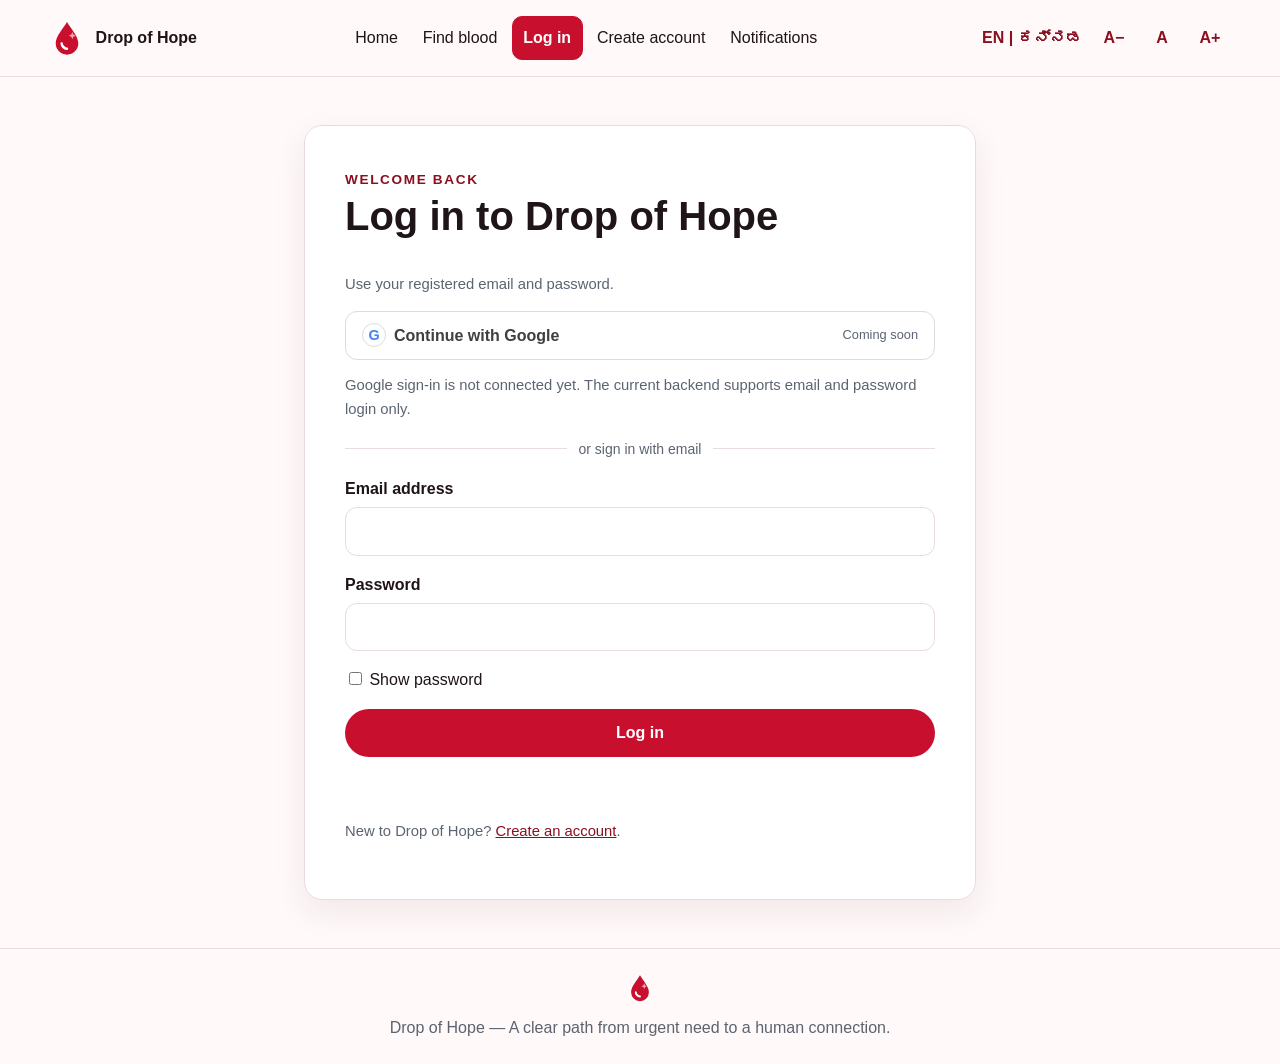
==== frontend/login.html @ d50c6f0a "Replace old project with complete updated version" ====
<!doctype html>
<html lang="en">
  <head>
    <meta charset="utf-8">
    <meta name="viewport" content="width=device-width, initial-scale=1">
    <meta name="theme-color" content="#c8102e">
    <title>Log in | Drop of Hope</title>
    <link rel="icon" href="./assets/favicon.svg" type="image/svg+xml">
    <link rel="stylesheet" href="./css/theme.css">
    <link rel="stylesheet" href="./css/components.css">
    <link rel="stylesheet" href="./css/pages.css">
  </head>
  <body>
    <main class="auth-shell" data-page="login">
      <section class="card auth-card" aria-labelledby="login-title">
        <span class="eyebrow">Welcome back</span>
        <h1 id="login-title">Log in to Drop of Hope</h1>
        <p class="muted">Use your registered email and password.</p>
        <button class="button button--google" type="button" disabled aria-describedby="google-login-note">
          <span class="google-mark" aria-hidden="true">G</span>
          Continue with Google
          <span class="coming-soon">Coming soon</span>
        </button>
        <p id="google-login-note" class="form-hint">Google sign-in is not connected yet. The current backend supports email and password login only.</p>
        <div class="auth-divider" aria-hidden="true"><span>or sign in with email</span></div>
        <form id="login-form" data-login-form novalidate>
          <div class="stack">
            <label class="form-field" for="email">Email address
              <input id="email" name="email" type="email" autocomplete="username" maxlength="255" required>
            </label>
            <label class="form-field" for="password">Password
              <input id="password" name="password" type="password" autocomplete="current-password" minlength="8" required>
            </label>
            <label><input id="show-password" type="checkbox"> Show password</label>
            <button class="button button--primary" type="submit">Log in</button>
            <p id="form-message" role="status" aria-live="polite"></p>
          </div>
        </form>
        <p class="muted">New to Drop of Hope? <a href="./register.html">Create an account</a>.</p>
      </section>
    </main>
    <script type="module" src="./js/layout.js"></script>
    <script type="module" src="./js/login.js"></script>
  </body>
</html>
---- frontend/css/theme.css ----
:root {
  color-scheme: light;
  --brand: #c8102e;
  --brand-deep: #8b0f1f;
  --ink: #1f1417;
  --rose-tint: #fbedee;
  --blush: #f4a3ae;
  --urgent: #e8590c;
  --success: #2e7d5b;
  --amber: #8a5700;
  --amber-bg: #fff4d6;
  --slate: #5b6470;
  --surface: #fff;
  --page: #fff9f9;
  --border: #eadbdd;
  --shadow-card: 0 12px 32px rgb(87 27 39 / 8%);
  --radius-card: 18px;
  --radius-control: 12px;
  --font-body: 'Inter', 'Noto Sans Kannada', sans-serif;
  --font-heading: 'Poppins', 'Noto Sans Kannada', sans-serif;
  --text-scale: 1;
  --space-1: 0.5rem;
  --space-2: 1rem;
  --space-3: 1.5rem;
  --space-4: 2rem;
  --space-5: 3rem;
  font-size: calc(100% * var(--text-scale));
}

:lang(kn) {
  font-family: 'Noto Sans Kannada', var(--font-body);
}

* {
  box-sizing: border-box;
}

body {
  margin: 0;
  min-width: 320px;
  background: var(--page);
  color: var(--ink);
  font-family: var(--font-body);
  font-size: 1rem;
  line-height: 1.6;
}

h1,
h2,
h3,
h4 {
  color: var(--ink);
  font-family: var(--font-heading);
  font-weight: 600;
  line-height: 1.2;
}

h1 {
  font-size: clamp(2rem, 5vw, 3.75rem);
}

h2 {
  font-size: clamp(1.5rem, 3vw, 2.25rem);
}

a {
  color: var(--brand-deep);
}

img {
  max-width: 100%;
}

button,
input,
select,
textarea {
  font: inherit;
}

button,
a {
  -webkit-tap-highlight-color: transparent;
}

:focus-visible {
  outline: 3px solid #1c6a9c;
  outline-offset: 3px;
}

@media (prefers-reduced-motion: reduce) {
  *,
  *::before,
  *::after {
    scroll-behavior: auto !important;
    animation-duration: 0.01ms !important;
    animation-iteration-count: 1 !important;
    transition-duration: 0.01ms !important;
  }
}
---- frontend/css/components.css ----
.button {
  display: inline-flex;
  min-height: 44px;
  align-items: center;
  justify-content: center;
  gap: 0.5rem;
  padding: 0.65rem 1rem;
  border: 1px solid transparent;
  border-radius: 999px;
  cursor: pointer;
  font-weight: 600;
  text-decoration: none;
  transition: transform 160ms ease, box-shadow 160ms ease, background 160ms ease;
}

.button:hover {
  transform: translateY(-1px);
  box-shadow: var(--shadow-card);
}

.button:active {
  transform: translateY(1px);
}

.button:disabled {
  cursor: not-allowed;
  opacity: 0.65;
}

.button--primary {
  background: var(--brand);
  color: #fff;
}

.button--primary:hover {
  background: var(--brand-deep);
  color: #fff;
}

.button--secondary {
  border-color: var(--border);
  background: var(--surface);
  color: var(--ink);
}

.button--google {
  width: 100%;
  justify-content: flex-start;
  border-color: #dadce0;
  border-radius: var(--radius-control);
  background: #fff;
  color: #3c4043;
  box-shadow: none;
}

.button--google:disabled {
  opacity: 1;
}

.google-mark {
  display: inline-grid;
  width: 1.5rem;
  height: 1.5rem;
  place-items: center;
  border: 1px solid #dadce0;
  border-radius: 50%;
  color: #4285f4;
  font-family: Arial, sans-serif;
  font-size: 0.9rem;
  font-weight: 700;
}

.coming-soon {
  margin-left: auto;
  color: var(--slate);
  font-size: 0.8rem;
  font-weight: 500;
}

.auth-divider {
  display: flex;
  align-items: center;
  gap: 0.75rem;
  margin: 1rem 0;
  color: var(--slate);
  font-size: 0.875rem;
}

.auth-divider::before,
.auth-divider::after {
  height: 1px;
  flex: 1;
  background: var(--border);
  content: '';
}

.text-button {
  min-width: 44px;
  min-height: 44px;
  padding: 0.4rem;
  border: 0;
  border-radius: 10px;
  background: transparent;
  color: var(--brand-deep);
  cursor: pointer;
  font-weight: 600;
}

.card,
.state-card,
.empty-state {
  border: 1px solid var(--border);
  border-radius: var(--radius-card);
  background: var(--surface);
  box-shadow: var(--shadow-card);
}

.state-card,
.empty-state {
  max-width: 44rem;
  margin: 2rem auto;
  padding: clamp(1.25rem, 4vw, 2.5rem);
  text-align: center;
}

.skeleton {
  min-height: 5rem;
  margin: 0.75rem 0;
  border-radius: 14px;
  background: linear-gradient(90deg, #f3e8ea 25%, #fff 50%, #f3e8ea 75%);
  background-size: 200% 100%;
  animation: skeleton-shimmer 1.4s ease-in-out infinite;
}

@keyframes skeleton-shimmer {
  to {
    background-position: -200% 0;
  }
}

.state-card--error {
  border-color: #e2a6ae;
}

.status-badge {
  display: inline-flex;
  min-height: 30px;
  align-items: center;
  padding: 0.2rem 0.75rem;
  border-radius: 999px;
  background: #edf0f2;
  color: #343c45;
  font-size: 0.875rem;
  font-weight: 600;
}

.status-badge--success {
  background: #e7f4ed;
  color: #205b40;
}

.status-badge--warning {
  background: var(--amber-bg);
  color: var(--amber);
}

.status-badge--urgent {
  background: #fff0e8;
  color: #923800;
}

.status-badge__icon {
  margin-right: 0.2rem;
  font-weight: 700;
}

.confirm-dialog {
  width: min(32rem, calc(100vw - 2rem));
  padding: 0;
  border: 1px solid var(--border);
  border-radius: var(--radius-card);
  box-shadow: var(--shadow-card);
}

.confirm-dialog::backdrop {
  background: rgb(31 20 23 / 48%);
}

.confirm-dialog__content {
  padding: 1.5rem;
}

.confirm-dialog__content h2 {
  margin-top: 0;
}

.confirm-dialog__actions {
  display: flex;
  flex-wrap: wrap;
  justify-content: flex-end;
  gap: 0.6rem;
}

.notice {
  margin: 1rem 0;
  padding: 1rem;
  border-radius: 12px;
}

.notice--warning {
  border: 1px solid #e5bf72;
  background: var(--amber-bg);
  color: #533600;
}

.notice--success {
  border: 1px solid #9bc9ad;
  background: #e7f4ed;
  color: #205b40;
}

.notice--error {
  border: 1px solid #d98692;
  background: #fff0f2;
  color: #8d1930;
}

.field-error {
  margin-top: 0.25rem;
  color: #9e1630;
  font-size: 0.9rem;
}

[aria-invalid='true'] {
  border-color: #b31b36 !important;
}

.toast-region {
  position: fixed;
  z-index: 20;
  top: 1rem;
  right: 1rem;
  display: grid;
  width: min(24rem, calc(100vw - 2rem));
  gap: 0.5rem;
}

.toast {
  padding: 0.85rem 1rem;
  border: 1px solid var(--border);
  border-radius: 12px;
  background: #fff;
  box-shadow: var(--shadow-card);
}

.toast--warning {
  border-color: #e5bf72;
}

.toast--error {
  border-color: #d98692;
}

.blood-group-selector {
  display: flex;
  flex-wrap: wrap;
  gap: 0.6rem;
  padding: 0;
  border: 0;
}

.blood-group-selector legend {
  width: 100%;
  margin-bottom: 0.5rem;
  font-weight: 600;
}

.blood-chip {
  position: relative;
  display: inline-flex;
  min-width: 52px;
  min-height: 48px;
  align-items: center;
  justify-content: center;
  border: 1px solid var(--border);
  border-radius: 18px 18px 18px 6px;
  background: #fff;
  color: var(--brand-deep);
  cursor: pointer;
  font-weight: 700;
}

.blood-chip input {
  position: absolute;
  width: 1px;
  height: 1px;
  opacity: 0;
}

.blood-chip:has(input:checked) {
  border-color: var(--brand);
  background: var(--rose-tint);
  box-shadow: inset 0 0 0 1px var(--brand);
}

.blood-chip:has(input:focus-visible) {
  outline: 3px solid #1c6a9c;
  outline-offset: 3px;
}

.timeline {
  display: grid;
  gap: 1rem;
  margin: 0;
  padding: 0;
  list-style: none;
}

.timeline__item {
  display: grid;
  gap: 0.2rem;
  padding-left: 1rem;
  border-left: 3px solid var(--blush);
}

.timeline__item time {
  color: var(--slate);
  font-size: 0.875rem;
}

.button--danger {
  border-color: #e3b2b9;
  background: #fff4f5;
  color: #8d1930;
}

.button--small {
  min-height: 38px;
  padding: 0.4rem 0.75rem;
  font-size: 0.9rem;
}

.form-grid {
  display: grid;
  grid-template-columns: repeat(2, minmax(0, 1fr));
  gap: 1rem;
}

.form-field {
  display: grid;
  align-content: start;
  gap: 0.35rem;
  color: var(--ink);
  font-weight: 600;
}

.form-field--wide {
  grid-column: 1 / -1;
}

.form-field input,
.form-field select,
.form-field textarea,
.field-input {
  width: 100%;
  min-height: 46px;
  padding: 0.65rem 0.75rem;
  border: 1px solid var(--border);
  border-radius: var(--radius-control);
  background: #fff;
  color: var(--ink);
}

.form-field textarea {
  min-height: 110px;
  resize: vertical;
}

.form-actions {
  display: flex;
  flex-wrap: wrap;
  align-items: center;
  gap: 0.75rem;
}

.inventory-actions {
  margin-top: 1rem;
}

.form-hint,
.muted {
  color: var(--slate);
  font-size: 0.925rem;
}

.section-heading {
  display: flex;
  flex-wrap: wrap;
  align-items: end;
  justify-content: space-between;
  gap: 1rem;
  margin-bottom: 1.25rem;
}

.section-heading h2,
.section-heading p {
  margin: 0;
}

.data-grid {
  display: grid;
  grid-template-columns: repeat(auto-fit, minmax(min(100%, 14rem), 1fr));
  gap: 1rem;
}

.data-card {
  padding: 1.25rem;
  border: 1px solid var(--border);
  border-radius: 16px;
  background: var(--surface);
}

.data-card h3 {
  margin: 0 0 0.5rem;
}

.data-card p {
  margin: 0.35rem 0;
}

.data-card__actions {
  display: flex;
  flex-wrap: wrap;
  gap: 0.5rem;
  margin-top: 1rem;
}

.stack {
  display: grid;
  gap: 1rem;
}

.dashboard-section {
  margin: 1.5rem 0;
  padding: clamp(1rem, 3vw, 1.75rem);
}

.table-wrap {
  overflow-x: auto;
  border: 1px solid var(--border);
  border-radius: 14px;
  background: #fff;
}

.data-table {
  width: 100%;
  border-collapse: collapse;
}

.data-table th,
.data-table td {
  padding: 0.8rem;
  border-bottom: 1px solid var(--border);
  text-align: left;
  vertical-align: middle;
}

.data-table th {
  background: var(--rose-tint);
  white-space: nowrap;
}

.data-table tr:last-child td {
  border-bottom: 0;
}

.hero-actions {
  display: flex;
  flex-wrap: wrap;
  gap: 0.75rem;
}

@media (max-width: 600px) {
  .form-grid {
    grid-template-columns: 1fr;
  }

  .form-field--wide {
    grid-column: auto;
  }

  .data-table th,
  .data-table td {
    padding: 0.65rem;
  }
}
---- frontend/css/pages.css ----
.skip-link {
  position: absolute;
  z-index: 30;
  top: 0.5rem;
  left: 0.5rem;
  padding: 0.75rem 1rem;
  transform: translateY(-160%);
  border-radius: 10px;
  background: var(--ink);
  color: white;
}

.skip-link:focus {
  transform: translateY(0);
}

.site-header {
  position: sticky;
  z-index: 10;
  top: 0;
  border-bottom: 1px solid var(--border);
  background: rgb(255 249 249 / 95%);
  backdrop-filter: blur(12px);
}

.site-nav {
  display: flex;
  max-width: 76rem;
  min-height: 76px;
  align-items: center;
  justify-content: space-between;
  gap: 1rem;
  margin: 0 auto;
  padding: 0.5rem 1rem;
}

.brand {
  display: inline-flex;
  flex: 0 0 auto;
  align-items: center;
  gap: 0.6rem;
  color: var(--ink);
  font-family: var(--font-heading);
  font-weight: 700;
  text-decoration: none;
}

.site-nav__links,
.site-nav__controls,
.text-size-controls {
  display: flex;
  align-items: center;
  gap: 0.25rem;
}

.site-nav__links {
  flex-wrap: wrap;
  justify-content: center;
}

.site-nav__links [hidden] {
  display: none;
}

.nav-link {
  display: inline-flex;
  min-height: 44px;
  align-items: center;
  padding: 0.45rem 0.65rem;
  border-radius: 10px;
  color: var(--ink);
  text-decoration: none;
}

.nav-link:hover,
.nav-link:focus-visible {
  background: var(--rose-tint);
}

.nav-link--cta {
  border: 1px solid var(--brand);
  background: var(--brand);
  color: #fff;
  font-weight: 700;
}

.nav-link--cta:hover,
.nav-link--cta:focus-visible {
  background: var(--brand-deep);
  color: #fff;
}

.unread-count {
  display: inline-grid;
  min-width: 1.3rem;
  min-height: 1.3rem;
  place-items: center;
  border-radius: 50%;
  background: var(--brand);
  color: #fff;
  font-size: 0.75rem;
}

.page-content {
  min-height: 60vh;
  max-width: 76rem;
  margin: 0 auto;
  padding: clamp(1rem, 4vw, 3rem) 1rem;
  animation: page-enter 240ms ease-out both;
}

.site-footer {
  display: flex;
  min-height: 96px;
  align-items: center;
  justify-content: center;
  gap: 0.75rem;
  padding: 1.5rem 1rem;
  color: var(--slate);
  text-align: center;
}

.site-footer p {
  margin: 0;
}

.site-footer {
  flex-direction: column;
  border-top: 1px solid var(--border);
}

.hero {
  display: grid;
  min-height: 30rem;
  grid-template-columns: minmax(0, 1.2fr) minmax(15rem, 0.8fr);
  align-items: center;
  gap: 2rem;
  padding: clamp(2rem, 6vw, 5rem);
  overflow: hidden;
  border-radius: 28px;
  background: linear-gradient(120deg, #fff 28%, #fbedee);
}

.hero h1 {
  max-width: 12ch;
  margin: 0.5rem 0 1rem;
}

.hero p {
  max-width: 42rem;
  color: var(--slate);
  font-size: 1.1rem;
}

.hero .hero-login {
  margin: 1.25rem 0 0.5rem;
  font-size: 1rem;
}

.hero-login a {
  font-weight: 700;
}

.hero__art {
  width: min(100%, 24rem);
  justify-self: center;
}

.eyebrow {
  color: var(--brand-deep);
  font-size: 0.85rem;
  font-weight: 700;
  letter-spacing: 0.12em;
  text-transform: uppercase;
}

.content-section {
  padding: clamp(2rem, 5vw, 4rem) 0;
}

.content-section > h2,
.content-section > p {
  text-align: center;
}

.feature-card {
  min-height: 100%;
  padding: 1.5rem;
}

.feature-card__icon {
  display: inline-grid;
  width: 2.8rem;
  height: 2.8rem;
  place-items: center;
  border-radius: 14px;
  background: var(--rose-tint);
  color: var(--brand);
  font-size: 1.25rem;
  font-weight: 700;
}

.blood-group-grid {
  display: grid;
  grid-template-columns: repeat(4, minmax(0, 1fr));
  gap: 0.8rem;
  margin-top: 1.5rem;
}

.blood-group-card {
  display: grid;
  min-height: 130px;
  align-content: center;
  justify-items: center;
  gap: 0.25rem;
  padding: 1rem;
  border: 1px solid var(--border);
  border-radius: 16px;
  background: #fff;
  text-align: center;
}

.blood-group-card strong {
  color: var(--brand);
  font-family: var(--font-heading);
  font-size: 1.7rem;
}

.auth-shell {
  display: grid;
  min-height: 65vh;
  place-items: center;
}

.auth-card {
  width: min(100%, 42rem);
  padding: clamp(1.25rem, 4vw, 2.5rem);
}

.auth-card h1 {
  margin-top: 0;
  font-size: clamp(1.8rem, 4vw, 2.5rem);
}

.dashboard-header {
  display: flex;
  flex-wrap: wrap;
  align-items: start;
  justify-content: space-between;
  gap: 1rem;
}

.dashboard-header h1 {
  margin: 0 0 0.4rem;
}

.dashboard-header p {
  margin: 0;
  color: var(--slate);
}

.stat-card {
  padding: 1.25rem;
  border: 1px solid var(--border);
  border-radius: 16px;
  background: linear-gradient(145deg, #fff, #fff5f6);
}

.stat-card strong {
  display: block;
  color: var(--brand);
  font-family: var(--font-heading);
  font-size: 1.8rem;
}

.split-layout {
  display: grid;
  grid-template-columns: minmax(0, 1fr) minmax(0, 1fr);
  gap: 1.25rem;
}

.page-intro {
  max-width: 50rem;
  margin-bottom: 2rem;
}

.page-intro p {
  color: var(--slate);
}

.unread-count[hidden] {
  display: none;
}

@keyframes page-enter {
  from {
    opacity: 0;
    transform: translateY(6px);
  }
  to {
    opacity: 1;
    transform: translateY(0);
  }
}

@media (max-width: 900px) {
  .hero {
    min-height: auto;
    grid-template-columns: minmax(0, 1fr) minmax(12rem, 0.7fr);
    padding: 2rem;
  }

  .site-nav {
    flex-wrap: wrap;
    justify-content: center;
  }

  .site-nav__links {
    order: 3;
    width: 100%;
  }
}

@media (max-width: 540px) {
  .hero {
    grid-template-columns: 1fr;
    text-align: center;
  }

  .hero h1 {
    max-width: none;
  }

  .hero__art {
    width: min(70%, 15rem);
    grid-row: 1;
  }

  .hero-actions {
    justify-content: center;
  }

  .blood-group-grid {
    grid-template-columns: repeat(2, minmax(0, 1fr));
  }

  .split-layout {
    grid-template-columns: 1fr;
  }

  .site-nav__controls {
    width: 100%;
    justify-content: center;
  }

  .site-nav__links {
    gap: 0;
  }

  .nav-link {
    padding-inline: 0.45rem;
    font-size: 0.9rem;
  }
}
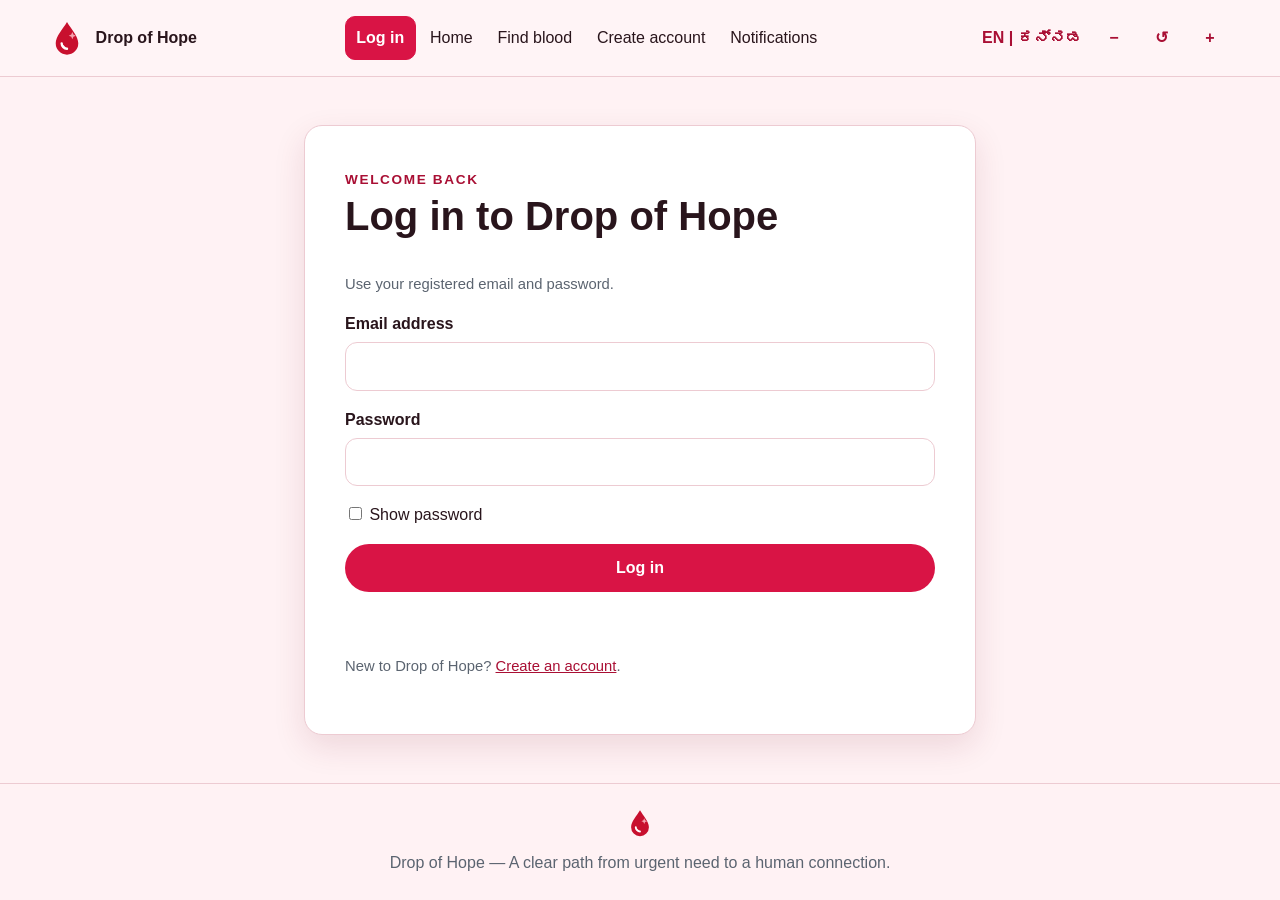
==== commit be8c36b9: "Update Drop Of Hope project final" ====
--- a/frontend/login.html
+++ b/frontend/login.html
@@ -6,9 +6,9 @@
     <meta name="theme-color" content="#c8102e">
     <title>Log in | Drop of Hope</title>
     <link rel="icon" href="./assets/favicon.svg" type="image/svg+xml">
-    <link rel="stylesheet" href="./css/theme.css">
+    <link rel="stylesheet" href="./css/theme.css?v=3">
     <link rel="stylesheet" href="./css/components.css">
-    <link rel="stylesheet" href="./css/pages.css">
+    <link rel="stylesheet" href="./css/pages.css?v=3">
   </head>
   <body>
     <main class="auth-shell" data-page="login">
@@ -16,13 +16,6 @@
         <span class="eyebrow">Welcome back</span>
         <h1 id="login-title">Log in to Drop of Hope</h1>
         <p class="muted">Use your registered email and password.</p>
-        <button class="button button--google" type="button" disabled aria-describedby="google-login-note">
-          <span class="google-mark" aria-hidden="true">G</span>
-          Continue with Google
-          <span class="coming-soon">Coming soon</span>
-        </button>
-        <p id="google-login-note" class="form-hint">Google sign-in is not connected yet. The current backend supports email and password login only.</p>
-        <div class="auth-divider" aria-hidden="true"><span>or sign in with email</span></div>
         <form id="login-form" data-login-form novalidate>
           <div class="stack">
             <label class="form-field" for="email">Email address
@@ -39,7 +32,7 @@
         <p class="muted">New to Drop of Hope? <a href="./register.html">Create an account</a>.</p>
       </section>
     </main>
-    <script type="module" src="./js/layout.js"></script>
+    <script type="module" src="./js/layout.js?v=3"></script>
     <script type="module" src="./js/login.js"></script>
   </body>
 </html>
--- a/frontend/css/theme.css
+++ b/frontend/css/theme.css
@@ -1,19 +1,26 @@
 :root {
   color-scheme: light;
-  --brand: #c8102e;
-  --brand-deep: #8b0f1f;
-  --ink: #1f1417;
-  --rose-tint: #fbedee;
-  --blush: #f4a3ae;
-  --urgent: #e8590c;
-  --success: #2e7d5b;
+  --brand: #d91445;
+  --brand-deep: #a90f34;
+  --accent: #ed6a24;
+  --sunshine: #f5b52e;
+  --hero-gradient: linear-gradient(125deg, #9f1239 0%, #c2410c 68%, #b45309 100%);
+  --hero-foreground: #fff;
+  --hero-button-hover: #fff7ed;
+  --hero-outline-bg: rgb(0 0 0 / 12%);
+  --hero-outline-hover: rgb(0 0 0 / 22%);
+  --ink: #29151c;
+  --rose-tint: #ffe4e9;
+  --blush: #ef9cab;
+  --urgent: #d94d0b;
+  --success: #26734f;
   --amber: #8a5700;
   --amber-bg: #fff4d6;
   --slate: #5b6470;
   --surface: #fff;
-  --page: #fff9f9;
-  --border: #eadbdd;
-  --shadow-card: 0 12px 32px rgb(87 27 39 / 8%);
+  --page: #fff2f4;
+  --border: #edcbd2;
+  --shadow-card: 0 12px 32px rgb(115 21 49 / 12%);
   --radius-card: 18px;
   --radius-control: 12px;
   --font-body: 'Inter', 'Noto Sans Kannada', sans-serif;
@@ -33,6 +40,10 @@
 
 * {
   box-sizing: border-box;
+}
+
+[hidden] {
+  display: none !important;
 }
 
 body {
--- a/frontend/css/pages.css
+++ b/frontend/css/pages.css
@@ -19,7 +19,7 @@
   z-index: 10;
   top: 0;
   border-bottom: 1px solid var(--border);
-  background: rgb(255 249 249 / 95%);
+  background: rgb(255 244 246 / 96%);
   backdrop-filter: blur(12px);
 }
 
@@ -138,7 +138,39 @@
   padding: clamp(2rem, 6vw, 5rem);
   overflow: hidden;
   border-radius: 28px;
-  background: linear-gradient(120deg, #fff 28%, #fbedee);
+  background: var(--hero-gradient);
+  box-shadow: 0 20px 50px rgb(190 18 60 / 18%);
+}
+
+.hero h1,
+.hero p,
+.hero .eyebrow {
+  color: var(--hero-foreground);
+}
+
+.hero p {
+  opacity: 0.94;
+}
+
+.hero .button--primary {
+  background: #fff;
+  color: var(--brand-deep);
+}
+
+.hero .button--primary:hover {
+  background: var(--hero-button-hover);
+  color: var(--brand-deep);
+}
+
+.hero .button--secondary {
+  border-color: rgb(255 255 255 / 75%);
+  background: var(--hero-outline-bg);
+  color: #fff;
+}
+
+.hero .button--secondary:hover {
+  background: var(--hero-outline-hover);
+  color: #fff;
 }
 
 .hero h1 {
@@ -148,7 +180,7 @@
 
 .hero p {
   max-width: 42rem;
-  color: var(--slate);
+  color: var(--hero-foreground);
   font-size: 1.1rem;
 }
 
@@ -216,8 +248,13 @@
   padding: 1rem;
   border: 1px solid var(--border);
   border-radius: 16px;
-  background: #fff;
+  background: var(--surface);
   text-align: center;
+}
+
+.content-section .hero-actions {
+  justify-content: center;
+  flex-wrap: wrap;
 }
 
 .blood-group-card strong {
@@ -235,6 +272,16 @@
 .auth-card {
   width: min(100%, 42rem);
   padding: clamp(1.25rem, 4vw, 2.5rem);
+}
+
+.auth-card .data-grid > a {
+  color: inherit;
+  text-decoration: none;
+}
+
+.auth-card .data-grid > a:hover {
+  border-color: var(--brand);
+  transform: translateY(-2px);
 }
 
 .auth-card h1 {
